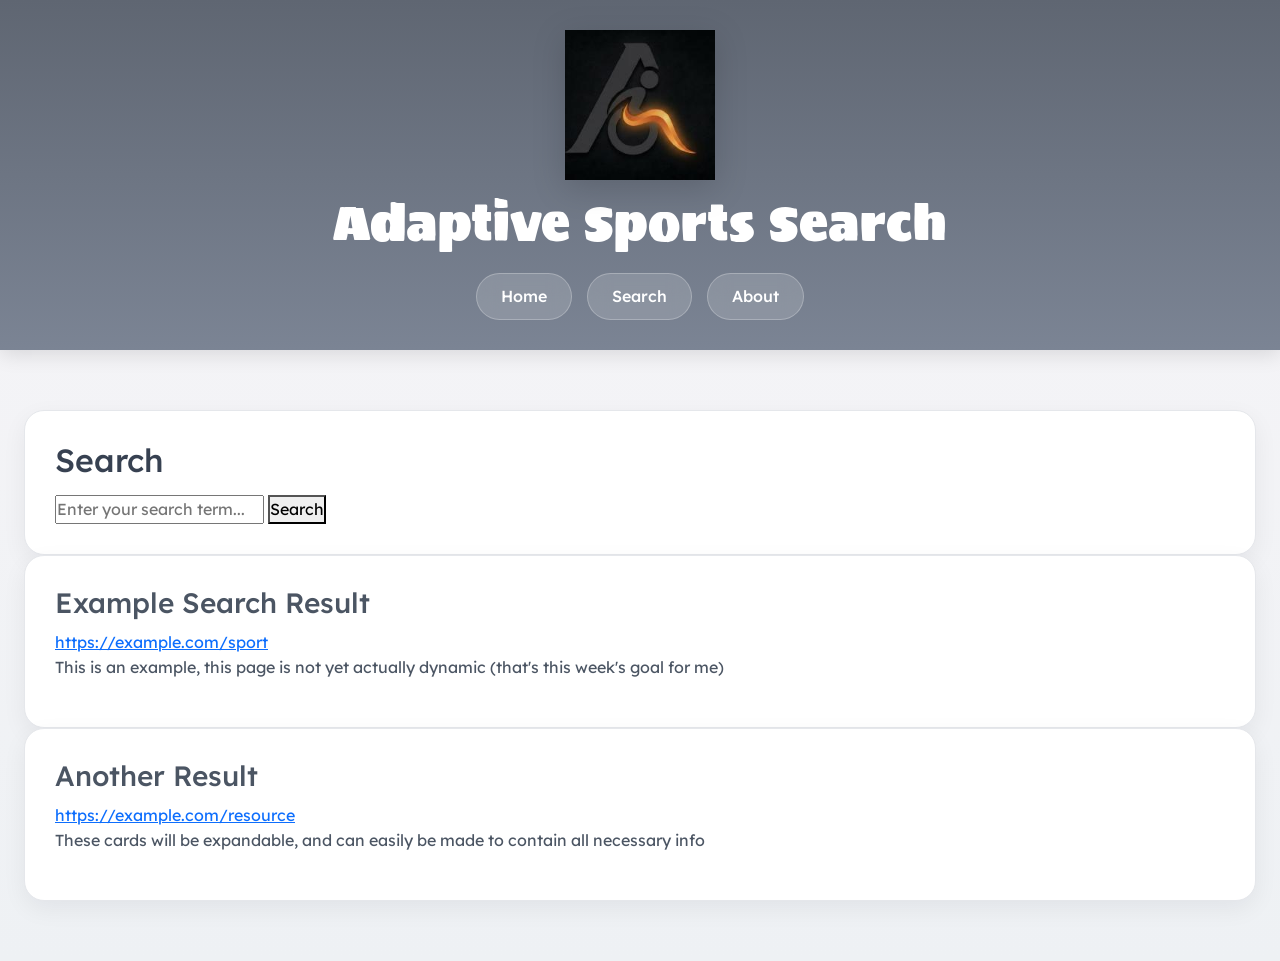
==== app/search/index.html @ ef4e8e73 "search page addition" ====
<html lang="en">
      <head>   
        <meta charset="UTF-8">
        <meta name="viewport" content="width=device-width, initial-scale=1.0">
        <!-- Bootstrap CSS -->
        <link href="https://cdn.jsdelivr.net/npm/bootstrap@5.3.2/dist/css/bootstrap.min.css" rel="stylesheet">
        
        <!-- Google Fonts -->
        <link rel="preconnect" href="https://fonts.googleapis.com">
        <link rel="preconnect" href="https://fonts.gstatic.com" crossorigin>
        <link href="https://fonts.googleapis.com/css2?family=Lexend+Deca:wght@100..900&family=Sigmar&display=swap" rel="stylesheet">
        <link rel="icon" type="image/x-icon" href="../img/asnm.jpg">
        <link rel="stylesheet" href="../style.css">
        <title>Adaptive Sports Near Me</title>
      </head>
      <body>

<header>
    <div class="logo">
        <img src="../img/asnm.jpg" alt="Logo">
    </div>

    <h1>Adaptive Sports Search</h1>

    <nav>
        <a href="../index.html" class="nav-btn">Home</a>
        <a href="" class="nav-btn">Search</a>
        <a href="../about/index.html" class="nav-btn">About</a>
    </nav>
</header>

<main class="container">

    

    <div class="search-wrapper">

        <div class="card search-card">

            <h2>Search</h2>

            <form class="search-form">
                <input
                    type="text"
                    class="search-input"
                    placeholder="Enter your search term..."
                >

                <button
                    type="submit"
                    class="search-btn">
                    Search
                </button>
            </form>

        </div>

        <div class="results">

            <div class="card result-item">
                <h3>Example Search Result</h3>

                <a href="#" class="result-link">
                    https://example.com/sport
                </a>

                <p>
                    This is an example, this page is not yet actually dynamic (that's this week's goal for me)
                </p>
            </div>

            <div class="card result-item">
                <h3>Another Result</h3>

                <a href="#" class="result-link">
                    https://example.com/resource
                </a>

                <p>
                   These cards will be expandable, and can easily be made to contain all necessary info
                </p>
            </div>

        </div>

    </div>

</main>

</body>
</html>
---- app/style.css ----
/* ==========================================
   GLOBAL STYLES
========================================== */
* {
    margin: 0;
    padding: 0;
    box-sizing: border-box;
}

html {
    scroll-behavior: smooth;
}

body {
    font-family: "Lexend Deca", sans-serif;
    background: linear-gradient(
        180deg,
        #F7F5F8 0%,
        #EEF1F4 100%
    );
    color: #1F2937;
    min-height: 100vh;
    line-height: 1.6;
}

/* ==========================================
   HEADER & LOGO
========================================== */
header {
    background: linear-gradient(
        180deg,
        #5F6672 0%,
        #7B8494 100%
    );
    color: white;
    text-align: center;
    padding: 30px 20px;
    box-shadow: 0 4px 20px rgba(0, 0, 0, 0.12);
}

.logo {
    display: flex;
    justify-content: center;
    margin-bottom: 15px;
}

.logo img {
    width: 150px;
    height: 150px;
    object-fit: contain;
    filter: drop-shadow(
        0 8px 16px rgba(0, 0, 0, 0.15)
    );
}

header h1 {
    font-family: "Sigmar", sans-serif;
    font-size: clamp(2rem, 5vw, 3rem);
    font-weight: normal;
    color: white;
    margin-bottom: 20px;
    letter-spacing: 1px;
}

/* ==========================================
   NAVIGATION
========================================== */
nav {
    display: flex;
    justify-content: center;
    gap: 15px;
    flex-wrap: wrap;
}

.nav-btn {
    font-family: "Lexend Deca", sans-serif;
    background: rgba(255, 255, 255, 0.15);
    backdrop-filter: blur(10px);
    -webkit-backdrop-filter: blur(10px);

    border: 1px solid rgba(255, 255, 255, 0.25);
    border-radius: 999px;

    padding: 10px 24px;

    color: white;
    text-decoration: none;
    font-size: 1rem;
    font-weight: 500;

    cursor: pointer;

    transition: all 0.3s ease;
}

.nav-btn:hover {
    background: white;
    color: #4B5563;
    transform: translateY(-3px);

    box-shadow:
        0 8px 20px rgba(0, 0, 0, 0.12);
}

/* ==========================================
   MAIN CONTENT
========================================== */
.container {
    max-width: 1400px;
    margin: 0 auto;
    padding: 60px 24px;
}

/* ==========================================
   HERO SECTION
========================================== */
.hero-section {
    text-align: center;
    padding: 60px 20px;
    animation: fadeUp 0.8s ease;
}

.hero-title {
    color: #374151;
    font-size: clamp(2.25rem, 6vw, 4rem);
    font-weight: 700;
    line-height: 1.1;
    margin-bottom: 20px;
}

.hero-subtitle {
    max-width: 700px;
    margin: 0 auto 40px;

    color: #4B5563;
    font-size: 1.15rem;
    font-weight: 400;
}

/* ==========================================
   HERO BUTTON
========================================== */
.hero-btn {
    display: inline-block;

    padding: 18px 50px;
    border: none;
    border-radius: 999px;

    background: linear-gradient(
        135deg,
        #6B7280 0%,
        #8B7288 100%
    );

    color: white !important;
    text-decoration: none;

    font-weight: 600;
    letter-spacing: 0.5px;

    box-shadow:
        0 8px 24px rgba(107, 114, 128, 0.25);

    transition: all 0.3s ease;
}

.hero-btn:hover {
    background: linear-gradient(
        135deg,
        #4B5563 0%,
        #6B7280 100%
    );

    transform: translateY(-4px);

    box-shadow:
        0 14px 35px rgba(75, 85, 99, 0.3);
}

/* ==========================================
   HERO ICON
========================================== */
.hero-icon {
    animation: float 3s ease-in-out infinite;
}

/* ==========================================
   CARD COMPONENT
========================================== */
.card {
    background: white;

    border: 1px solid #E5E7EB;
    border-radius: 20px;

    padding: 30px;

    box-shadow:
        0 8px 24px rgba(15, 23, 42, 0.06);

    transition:
        transform 0.3s ease,
        box-shadow 0.3s ease;
}

.card:hover {
    transform: translateY(-4px);

    box-shadow:
        0 14px 32px rgba(15, 23, 42, 0.08);
}

/* ==========================================
   SECTION HEADINGS
========================================== */
h2 {
    color: #374151;
    margin-bottom: 15px;
}

h3 {
    color: #4B5563;
    margin-bottom: 10px;
}

p {
    color: #4B5563;
}

/* ==========================================
   ANIMATIONS
========================================== */
@keyframes float {
    0% {
        transform: translateY(0px);
    }

    50% {
        transform: translateY(-12px);
    }

    100% {
        transform: translateY(0px);
    }
}

@keyframes fadeUp {
    from {
        opacity: 0;
        transform: translateY(24px);
    }

    to {
        opacity: 1;
        transform: translateY(0);
    }
}

/* ==========================================
   RESPONSIVE DESIGN
========================================== */
@media (max-width: 768px) {
    header {
        padding: 25px 15px;
    }

    .logo img {
        width: 120px;
        height: 120px;
    }

    .container {
        padding: 40px 20px;
    }

    .hero-section {
        padding: 40px 15px;
    }

    .hero-btn {
        padding: 16px 36px;
    }

    nav {
        gap: 10px;
    }

    .nav-btn {
        padding: 8px 18px;
        font-size: 0.95rem;
    }

    .card {
        padding: 24px;
    }
}
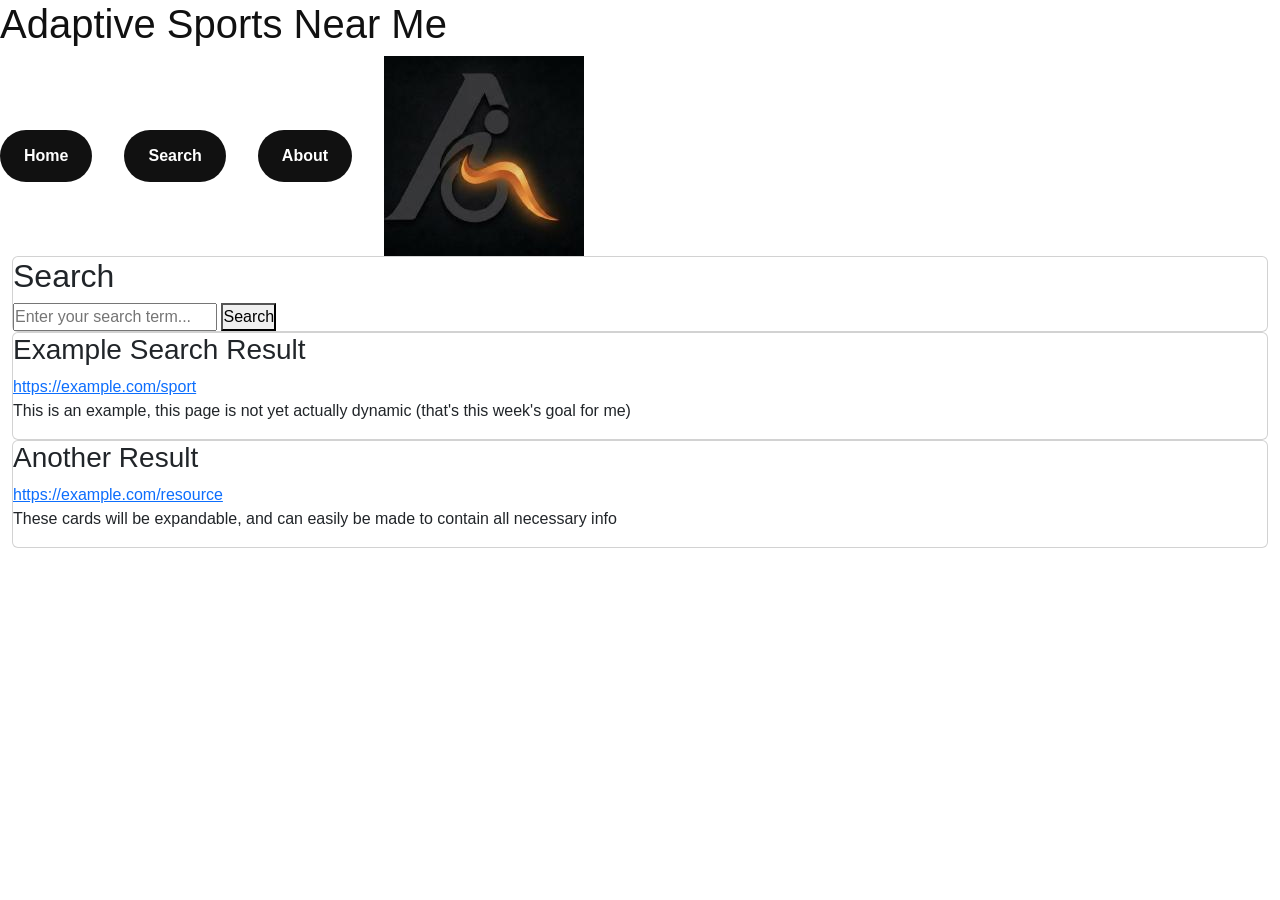
==== commit 06ae1946: "Home Page redo / cleanup" ====
--- a/app/search/index.html
+++ b/app/search/index.html
@@ -16,16 +16,17 @@
       <body>
 
 <header>
-    <div class="logo">
-        <img src="../img/asnm.jpg" alt="Logo">
-    </div>
+    
 
-    <h1>Adaptive Sports Search</h1>
+    <h1>Adaptive Sports Near Me</h1>
 
     <nav>
         <a href="../index.html" class="nav-btn">Home</a>
         <a href="" class="nav-btn">Search</a>
         <a href="../about/index.html" class="nav-btn">About</a>
+        <div class="logo">
+        <img src="../img/asnm.jpg" alt="Logo">
+        </div>
     </nav>
 </header>
 
--- a/app/style.css
+++ b/app/style.css
@@ -1,297 +1,771 @@
-/* ==========================================
-   GLOBAL STYLES
-========================================== */
 * {
     margin: 0;
     padding: 0;
     box-sizing: border-box;
 }
 
-html {
-    scroll-behavior: smooth;
-}
-
 body {
-    font-family: "Lexend Deca", sans-serif;
-    background: linear-gradient(
-        180deg,
-        #F7F5F8 0%,
-        #EEF1F4 100%
-    );
-    color: #1F2937;
-    min-height: 100vh;
-    line-height: 1.6;
-}
-
-/* ==========================================
-   HEADER & LOGO
-========================================== */
-header {
-    background: linear-gradient(
-        180deg,
-        #5F6672 0%,
-        #7B8494 100%
-    );
-    color: white;
-    text-align: center;
-    padding: 30px 20px;
-    box-shadow: 0 4px 20px rgba(0, 0, 0, 0.12);
-}
-
-.logo {
-    display: flex;
-    justify-content: center;
-    margin-bottom: 15px;
-}
-
-.logo img {
-    width: 150px;
-    height: 150px;
-    object-fit: contain;
-    filter: drop-shadow(
-        0 8px 16px rgba(0, 0, 0, 0.15)
-    );
-}
-
-header h1 {
-    font-family: "Sigmar", sans-serif;
-    font-size: clamp(2rem, 5vw, 3rem);
-    font-weight: normal;
-    color: white;
-    margin-bottom: 20px;
-    letter-spacing: 1px;
-}
-
-/* ==========================================
-   NAVIGATION
-========================================== */
-nav {
-    display: flex;
-    justify-content: center;
-    gap: 15px;
-    flex-wrap: wrap;
-}
-
-.nav-btn {
-    font-family: "Lexend Deca", sans-serif;
-    background: rgba(255, 255, 255, 0.15);
-    backdrop-filter: blur(10px);
-    -webkit-backdrop-filter: blur(10px);
-
-    border: 1px solid rgba(255, 255, 255, 0.25);
-    border-radius: 999px;
-
-    padding: 10px 24px;
-
-    color: white;
-    text-decoration: none;
-    font-size: 1rem;
-    font-weight: 500;
-
-    cursor: pointer;
-
-    transition: all 0.3s ease;
-}
-
-.nav-btn:hover {
-    background: white;
-    color: #4B5563;
-    transform: translateY(-3px);
-
-    box-shadow:
-        0 8px 20px rgba(0, 0, 0, 0.12);
-}
-
-/* ==========================================
-   MAIN CONTENT
-========================================== */
+    font-family: "Inter", sans-serif;
+    background: #fff;
+    color: #111;
+}
+
 .container {
     max-width: 1400px;
-    margin: 0 auto;
-    padding: 60px 24px;
-}
-
-/* ==========================================
-   HERO SECTION
-========================================== */
-.hero-section {
+    margin: auto;
+}
+
+/* NAVBAR */
+
+.navbar {
+    display: flex;
+    justify-content: space-between;
+    align-items: center;
+    padding: 24px 80px;
+    border-bottom: 1px solid #eee;
+}
+
+.logo {
+    font-size: 28px;
+    font-weight: 700;
+}
+
+nav {
+    display: flex;
+    align-items: center;
+    gap: 32px;
+}
+
+nav a {
+    text-decoration: none;
+    color: #222;
+    font-weight: 500;
+}
+
+.nav-btn {
+    background: #111;
+    color: white;
+    border: none;
+    padding: 14px 24px;
+    border-radius: 999px;
+    font-weight: 600;
+    cursor: pointer;
+}
+
+/* HERO */
+
+.hero {
+    max-width: 1400px;
+    margin: 60px auto;
+    padding: 0 80px;
+    display: flex;
+    align-items: center;
+    gap: 80px;
+}
+
+.hero-content {
+    flex: 1;
+}
+
+.badge {
+    display: inline-flex;
+    align-items: center;
+    gap: 10px;
+    padding: 10px 18px;
+    border: 1px solid #e5e7eb;
+    border-radius: 999px;
+    font-size: 15px;
+    color: #555;
+    margin-bottom: 30px;
+}
+
+.dot {
+    width: 10px;
+    height: 10px;
+    background: #34c759;
+    border-radius: 50%;
+}
+
+.hero h1 {
+    font-size: 78px;
+    line-height: 0.95;
+    font-weight: 800;
+    margin-bottom: 28px;
+    letter-spacing: -3px;
+}
+
+.hero p {
+    font-size: 28px;
+    line-height: 1.5;
+    color: #666;
+    max-width: 700px;
+    margin-bottom: 40px;
+}
+
+/* SEARCH */
+
+.search-area {
+    display: flex;
+    gap: 16px;
+    margin-bottom: 20px;
+}
+
+.search-area input {
+    flex: 1;
+    padding: 20px 24px;
+    border: 1px solid #ddd;
+    border-radius: 18px;
+    font-size: 18px;
+}
+
+.search-area button {
+    background: #111;
+    color: white;
+    border: none;
+    padding: 20px 36px;
+    border-radius: 18px;
+    font-size: 18px;
+    font-weight: 600;
+    cursor: pointer;
+}
+
+.location-link {
+    color: #666;
+    margin-bottom: 60px;
+    font-size: 16px;
+}
+
+/* STATS */
+
+.stats {
+    display: flex;
+    gap: 60px;
+    padding-bottom: 40px;
+    border-bottom: 1px solid #eee;
+}
+
+.stat {
+    padding-right: 40px;
+}
+
+.stat h2 {
+    font-size: 56px;
+    margin-bottom: 10px;
+}
+
+.stat span {
+    color: #666;
+    font-size: 18px;
+}
+
+/* TRUSTED */
+
+.trusted {
+    margin-top: 40px;
+}
+
+.trusted p {
+    font-size: 14px;
+    color: #666;
+    letter-spacing: 1px;
+    margin-bottom: 20px;
+}
+
+.logos {
+    display: flex;
+    flex-wrap: wrap;
+    gap: 40px;
+    color: #8b8b8b;
+    font-weight: 600;
+}
+
+/* IMAGE */
+
+.hero-image {
+    flex: 1;
+    position: relative;
+}
+
+.hero-image img {
+    width: 100%;
+    border-radius: 32px;
+    display: block;
+    object-fit: cover;
+    min-height: 700px;
+}
+
+/* FLOATING CARD */
+
+.floating-card {
+    position: absolute;
+    top: -20px;
+    right: -20px;
+    background: white;
+    padding: 24px;
+    border-radius: 24px;
+    box-shadow: 0 12px 40px rgba(0,0,0,0.08);
+    z-index: 2;
+}
+
+.floating-card h3 {
+    font-size: 48px;
+}
+
+.floating-card span {
+    color: #666;
+}
+
+/* PROGRAM CARD */
+
+.program-card {
+    position: absolute;
+    left: -20px;
+    bottom: 20px;
+    background: white;
+    width: 340px;
+    padding: 20px;
+    border-radius: 22px;
+    box-shadow: 0 12px 40px rgba(0,0,0,0.08);
+}
+
+.card-top {
+    display: flex;
+    justify-content: space-between;
+    margin-bottom: 16px;
+}
+
+.tag {
+    background: #f3f4f6;
+    padding: 8px 14px;
+    border-radius: 999px;
+    font-size: 14px;
+}
+
+.program-card h4 {
+    font-size: 24px;
+    margin-bottom: 10px;
+}
+
+.program-card p {
+    font-size: 16px;
+    color: #666;
+}
+
+
+.featured-programs {
+    max-width: 1400px;
+    margin: 120px auto;
+    padding: 0 80px;
+}
+
+.section-header {
+    display: flex;
+    justify-content: space-between;
+    align-items: flex-end;
+    margin-bottom: 40px;
+}
+
+.section-header h2 {
+    font-size: 52px;
+    margin-bottom: 10px;
+}
+
+.section-header p {
+    color: #667085;
+    font-size: 22px;
+}
+
+.view-all {
+    color: #475467;
+    text-decoration: none;
+    font-size: 18px;
+    font-weight: 500;
+}
+
+.program-grid {
+    display: grid;
+    grid-template-columns: repeat(4, 1fr);
+    gap: 24px;
+}
+
+.program-item {
+    border: 1px solid #e5e7eb;
+    border-radius: 28px;
+    overflow: hidden;
+    background: white;
+}
+
+.program-item h3 {
+    font-size: 32px;
+    padding: 0 26px;
+    margin-bottom: 12px;
+}
+
+.location {
+    padding: 0 26px;
+    color: #667085;
+    margin-bottom: 20px;
+}
+
+.program-item p {
+    padding: 0 26px 30px;
+    color: #667085;
+    font-size: 17px;
+    line-height: 1.6;
+}
+
+.card-header {
+    display: flex;
+    justify-content: space-between;
+    padding: 24px 26px;
+}
+
+.category {
+    background: #f3f4f6;
+    padding: 8px 14px;
+    border-radius: 999px;
+}
+
+.featured {
+    border: 1px solid #f6d36f;
+    color: #b07d00;
+    padding: 6px 12px;
+    border-radius: 999px;
+}
+
+.card-footer {
+    border-top: 1px solid #ececec;
+    padding: 22px 26px;
+    display: flex;
+    justify-content: space-between;
+    align-items: center;
+}
+
+.equipment {
+    color: #16a34a;
+}
+.sports-section {
+    max-width: 1400px;
+    margin: 140px auto;
+    padding: 0 80px;
+}
+
+.sports-header {
     text-align: center;
-    padding: 60px 20px;
-    animation: fadeUp 0.8s ease;
-}
-
-.hero-title {
-    color: #374151;
-    font-size: clamp(2.25rem, 6vw, 4rem);
+    margin-bottom: 60px;
+}
+
+.sports-header h2 {
+    font-size: 56px;
+    margin-bottom: 12px;
+}
+
+.sports-header p {
+    font-size: 24px;
+    color: #667085;
+}
+
+.sports-grid {
+    display: grid;
+    grid-template-columns: repeat(6, 1fr);
+    gap: 24px;
+}
+
+.sport-card {
+    background: #f7f7f9;
+    border: 1px solid #e5e7eb;
+    border-radius: 28px;
+    padding: 36px 20px;
+    text-align: center;
+    transition: all .25s ease;
+}
+
+.sport-card:hover {
+    transform: translateY(-5px);
+    background: white;
+    box-shadow: 0 10px 30px rgba(0,0,0,.08);
+}
+
+.sport-icon {
+    width: 64px;
+    height: 64px;
+    margin: 0 auto 22px;
+    border-radius: 50%;
+    display: flex;
+    align-items: center;
+    justify-content: center;
+    font-size: 30px;
+}
+
+.sport-card h4 {
+    font-size: 24px;
+    margin-bottom: 10px;
+}
+
+.sport-card span {
+    color: #667085;
+}
+
+.sport-icon { background:#ffe7cc; }
+
+.how-it-works {
+    padding: 120px 80px;
+    background: #fafafa;
+}
+
+.section-center {
+    text-align: center;
+    margin-bottom: 70px;
+}
+
+.section-center h2 {
+    font-size: 56px;
+    margin-bottom: 14px;
+}
+
+.section-center p {
+    color: #667085;
+    font-size: 22px;
+}
+
+.steps-grid {
+    display: grid;
+    grid-template-columns: repeat(3, 1fr);
+    gap: 40px;
+}
+
+.step-card {
+    text-align: center;
+}
+
+.step-icon {
+    width: 72px;
+    height: 72px;
+    margin: 0 auto 24px;
+    border-radius: 50%;
+    background: #111;
+    color: white;
+    display: flex;
+    align-items: center;
+    justify-content: center;
+    font-size: 28px;
+}
+
+.step-card h3 {
+    font-size: 32px;
+    margin-bottom: 16px;
+}
+
+.step-card p {
+    color: #667085;
+    line-height: 1.7;
+    font-size: 18px;
+}
+.testimonials {
+    padding: 120px 80px;
+}
+
+.testimonial-grid {
+    display: grid;
+    grid-template-columns: repeat(3, 1fr);
+    gap: 24px;
+}
+
+.testimonial-card {
+    border: 1px solid #e5e7eb;
+    border-radius: 28px;
+    padding: 30px;
+    background: white;
+}
+
+.quote {
+    font-size: 48px;
+    color: #d0d5dd;
+    margin-bottom: 20px;
+}
+
+.testimonial-card p {
+    font-size: 22px;
+    line-height: 1.8;
+    color: #111;
+    margin-bottom: 35px;
+}
+
+.testimonial-user {
+    border-top: 1px solid #ececec;
+    padding-top: 20px;
+    display: flex;
+    align-items: center;
+    gap: 14px;
+}
+
+.avatar {
+    width: 48px;
+    height: 48px;
+    border-radius: 50%;
+    background: #111;
+    color: white;
+    display: flex;
+    align-items: center;
+    justify-content: center;
     font-weight: 700;
-    line-height: 1.1;
+}
+
+.testimonial-user span {
+    color: #667085;
+    font-size: 14px;
+}
+.mission {
+    background: #0d1117;
+    color: white;
+    padding: 140px 40px;
+    position: relative;
+    overflow: hidden;
+}
+
+.mission::before {
+    content: "";
+    position: absolute;
+    inset: 0;
+    background-image:
+        radial-gradient(rgba(255,255,255,.08) 1px, transparent 1px);
+    background-size: 28px 28px;
+}
+
+.mission-content {
+    max-width: 900px;
+    margin: auto;
+    text-align: center;
+    position: relative;
+    z-index: 2;
+}
+
+.mission-tag {
+    color: #b0b7c3;
+    letter-spacing: 1px;
+    font-weight: 600;
+}
+
+.mission h2 {
+    font-size: 68px;
+    line-height: 1.05;
+    margin: 24px 0;
+}
+
+.mission p {
+    max-width: 800px;
+    margin: auto;
+    color: #c5cad3;
+    font-size: 28px;
+    line-height: 1.6;
+}
+
+.mission-stats {
+    display: flex;
+    justify-content: center;
+    gap: 80px;
+    margin: 60px 0;
+}
+
+.mission-stats strong {
+    display: block;
+    font-size: 52px;
+}
+
+.mission-stats span {
+    color: #c5cad3;
+}
+
+.mission-buttons {
+    display: flex;
+    justify-content: center;
+    gap: 16px;
+}
+
+.primary-btn {
+    background: white;
+    color: #111;
+    border: none;
+    padding: 18px 32px;
+    border-radius: 18px;
+    font-size: 18px;
+    font-weight: 600;
+}
+
+.secondary-btn {
+    background: rgba(255,255,255,.08);
+    color: white;
+    border: 1px solid rgba(255,255,255,.12);
+    padding: 18px 32px;
+    border-radius: 18px;
+    font-size: 18px;
+}
+
+.newsletter {
+    padding: 50px 80px;
+}
+
+.newsletter-inner {
+    display: flex;
+    justify-content: space-between;
+    align-items: center;
+}
+
+.newsletter h3 {
+    font-size: 40px;
+    margin-bottom: 10px;
+}
+
+.newsletter p {
+    color: #667085;
+}
+
+.newsletter-form {
+    display: flex;
+    gap: 12px;
+}
+
+.newsletter-form input {
+    width: 280px;
+    padding: 18px 20px;
+    border-radius: 18px;
+    border: 1px solid #d0d5dd;
+    font-size: 16px;
+}
+
+.newsletter-form button {
+    background: #111;
+    color: white;
+    border: none;
+    padding: 18px 26px;
+    border-radius: 18px;
+    font-weight: 600;
+    cursor: pointer;
+}
+
+
+
+/* RESPONSIVE */
+
+@media (max-width: 1100px) {
+
+    .hero {
+        flex-direction: column;
+        padding: 40px;
+    }
+
+    .hero h1 {
+        font-size: 54px;
+    }
+
+    .hero p {
+        font-size: 22px;
+    }
+
+    .search-area {
+        flex-direction: column;
+    }
+
+    .stats {
+        flex-direction: column;
+        gap: 30px;
+    }
+
+    .program-card,
+    .floating-card {
+        position: static;
+        margin-top: 20px;
+        width: 100%;
+    }
+.featured-programs {
+    max-width: 1400px;
+    margin: 120px auto;
+    padding: 0 80px;
+}
+
+.section-header {
+    display: flex;
+    justify-content: space-between;
+    align-items: flex-end;
+    margin-bottom: 40px;
+}
+
+.section-header h2 {
+    font-size: 52px;
+    margin-bottom: 10px;
+}
+
+.section-header p {
+    color: #667085;
+    font-size: 22px;
+}
+
+.view-all {
+    color: #475467;
+    text-decoration: none;
+    font-size: 18px;
+    font-weight: 500;
+}
+
+.program-grid {
+    display: grid;
+    grid-template-columns: repeat(4, 1fr);
+    gap: 24px;
+}
+
+.program-item {
+    border: 1px solid #e5e7eb;
+    border-radius: 28px;
+    overflow: hidden;
+    background: white;
+}
+
+.program-item h3 {
+    font-size: 32px;
+    padding: 0 26px;
+    margin-bottom: 12px;
+}
+
+.location {
+    padding: 0 26px;
+    color: #667085;
     margin-bottom: 20px;
 }
 
-.hero-subtitle {
-    max-width: 700px;
-    margin: 0 auto 40px;
-
-    color: #4B5563;
-    font-size: 1.15rem;
-    font-weight: 400;
-}
-
-/* ==========================================
-   HERO BUTTON
-========================================== */
-.hero-btn {
-    display: inline-block;
-
-    padding: 18px 50px;
-    border: none;
+.program-item p {
+    padding: 0 26px 30px;
+    color: #667085;
+    font-size: 17px;
+    line-height: 1.6;
+}
+
+.card-header {
+    display: flex;
+    justify-content: space-between;
+    padding: 24px 26px;
+}
+
+.category {
+    background: #f3f4f6;
+    padding: 8px 14px;
     border-radius: 999px;
-
-    background: linear-gradient(
-        135deg,
-        #6B7280 0%,
-        #8B7288 100%
-    );
-
-    color: white !important;
-    text-decoration: none;
-
-    font-weight: 600;
-    letter-spacing: 0.5px;
-
-    box-shadow:
-        0 8px 24px rgba(107, 114, 128, 0.25);
-
-    transition: all 0.3s ease;
-}
-
-.hero-btn:hover {
-    background: linear-gradient(
-        135deg,
-        #4B5563 0%,
-        #6B7280 100%
-    );
-
-    transform: translateY(-4px);
-
-    box-shadow:
-        0 14px 35px rgba(75, 85, 99, 0.3);
-}
-
-/* ==========================================
-   HERO ICON
-========================================== */
-.hero-icon {
-    animation: float 3s ease-in-out infinite;
-}
-
-/* ==========================================
-   CARD COMPONENT
-========================================== */
-.card {
-    background: white;
-
-    border: 1px solid #E5E7EB;
-    border-radius: 20px;
-
-    padding: 30px;
-
-    box-shadow:
-        0 8px 24px rgba(15, 23, 42, 0.06);
-
-    transition:
-        transform 0.3s ease,
-        box-shadow 0.3s ease;
-}
-
-.card:hover {
-    transform: translateY(-4px);
-
-    box-shadow:
-        0 14px 32px rgba(15, 23, 42, 0.08);
-}
-
-/* ==========================================
-   SECTION HEADINGS
-========================================== */
-h2 {
-    color: #374151;
-    margin-bottom: 15px;
-}
-
-h3 {
-    color: #4B5563;
-    margin-bottom: 10px;
-}
-
-p {
-    color: #4B5563;
-}
-
-/* ==========================================
-   ANIMATIONS
-========================================== */
-@keyframes float {
-    0% {
-        transform: translateY(0px);
-    }
-
-    50% {
-        transform: translateY(-12px);
-    }
-
-    100% {
-        transform: translateY(0px);
-    }
-}
-
-@keyframes fadeUp {
-    from {
-        opacity: 0;
-        transform: translateY(24px);
-    }
-
-    to {
-        opacity: 1;
-        transform: translateY(0);
-    }
-}
-
-/* ==========================================
-   RESPONSIVE DESIGN
-========================================== */
-@media (max-width: 768px) {
-    header {
-        padding: 25px 15px;
-    }
-
-    .logo img {
-        width: 120px;
-        height: 120px;
-    }
-
-    .container {
-        padding: 40px 20px;
-    }
-
-    .hero-section {
-        padding: 40px 15px;
-    }
-
-    .hero-btn {
-        padding: 16px 36px;
-    }
-
-    nav {
-        gap: 10px;
-    }
-
-    .nav-btn {
-        padding: 8px 18px;
-        font-size: 0.95rem;
-    }
-
-    .card {
-        padding: 24px;
-    }
+}
+
+.featured {
+    border: 1px solid #f6d36f;
+    color: #b07d00;
+    padding: 6px 12px;
+    border-radius: 999px;
+}
+
+.card-footer {
+    border-top: 1px solid #ececec;
+    padding: 22px 26px;
+    display: flex;
+    justify-content: space-between;
+    align-items: center;
+}
+
+.equipment {
+    color: #16a34a;
 }
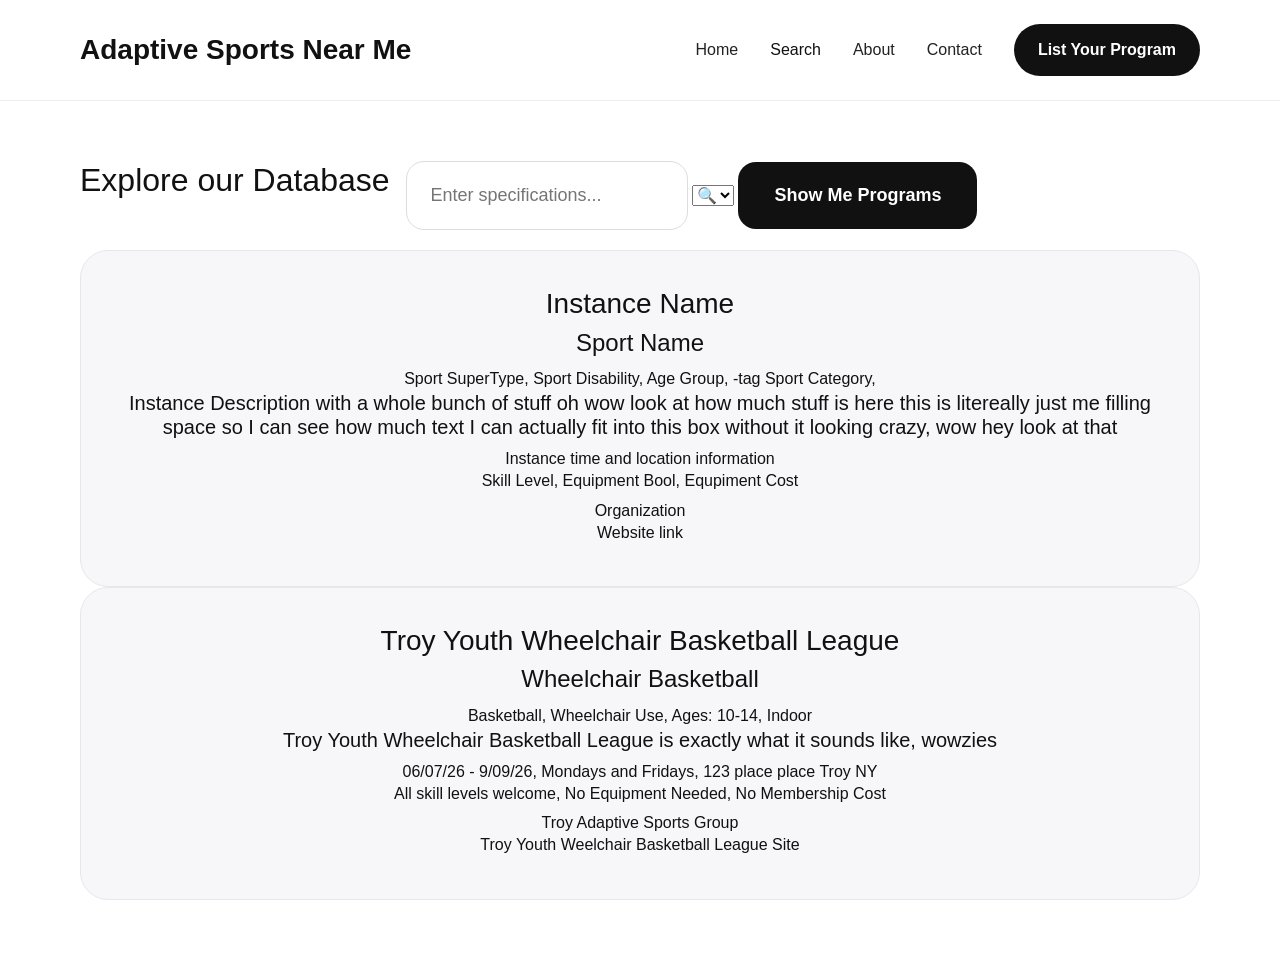
==== commit 62b8b769: "Quick Search Frontend" ====
--- a/app/search/index.html
+++ b/app/search/index.html
@@ -11,46 +11,49 @@
         <link href="https://fonts.googleapis.com/css2?family=Lexend+Deca:wght@100..900&family=Sigmar&display=swap" rel="stylesheet">
         <link rel="icon" type="image/x-icon" href="../img/asnm.jpg">
         <link rel="stylesheet" href="../style.css">
-        <title>Adaptive Sports Near Me</title>
+        <title>Search</title>
       </head>
       <body>
 
-<header>
-    
+<header class="navbar">
+        <div class="logo" >Adaptive Sports Near Me
 
-    <h1>Adaptive Sports Near Me</h1>
+        </div>
 
-    <nav>
-        <a href="../index.html" class="nav-btn">Home</a>
-        <a href="" class="nav-btn">Search</a>
-        <a href="../about/index.html" class="nav-btn">About</a>
-        <div class="logo">
-        <img src="../img/asnm.jpg" alt="Logo">
-        </div>
-    </nav>
+        <nav>
+            <a href="../index.html">Home</a>
+            <a hred="./index.html">Search</a>
+            <a href="../about/index.html">About</a>
+            <a href="#">Contact</a>
+            <button class="nav-btn">List Your Program</button>
+
+        </nav>
 </header>
 
-<main class="container">
+<main class="hero">
 
     
 
-    <div class="search-wrapper">
+    <div class="hero-content">
 
-        <div class="card search-card">
+        <div class="search-area">
 
-            <h2>Search</h2>
+            <h2>Explore our Database</h2>
 
             <form class="search-form">
                 <input
                     type="text"
                     class="search-input"
-                    placeholder="Enter your search term..."
+                    placeholder="Enter specifications..."
                 >
+                <select name="" id="">
+                    <option value="1">🔍 </option>
+                </select>
 
                 <button
                     type="submit"
                     class="search-btn">
-                    Search
+                    Show Me Programs
                 </button>
             </form>
 
@@ -58,28 +61,32 @@
 
         <div class="results">
 
-            <div class="card result-item">
-                <h3>Example Search Result</h3>
+            <div class="sport-card">
+                
+                <h3>Instance Name</h3>
+                <h4>Sport Name</h4>
 
-                <a href="#" class="result-link">
-                    https://example.com/sport
-                </a>
+                <a>Sport SuperType, Sport Disability, Age Group, -tag Sport Category,</a>
 
-                <p>
-                    This is an example, this page is not yet actually dynamic (that's this week's goal for me)
-                </p>
+                <h5>Instance Description with a whole bunch of stuff oh wow look at how much stuff is here this is litereally just me filling space so I can see how much text I can actually fit into this box without it looking crazy, wow hey look at that</h5>
+                <a>Instance time and location information</a>
+                <h6>Skill Level, Equipment Bool, Equpiment Cost</h6>
+                <a>Organization</a>
+                <h6 href="#">Website link</h6>
+
             </div>
 
-            <div class="card result-item">
-                <h3>Another Result</h3>
+            <div class="sport-card">
+                <h3>Troy Youth Wheelchair Basketball League</h3>
+                <h4>Wheelchair Basketball</h4>
 
-                <a href="#" class="result-link">
-                    https://example.com/resource
-                </a>
+                <a>Basketball, Wheelchair Use, Ages: 10-14, Indoor</a>
 
-                <p>
-                   These cards will be expandable, and can easily be made to contain all necessary info
-                </p>
+                <h5>Troy Youth Wheelchair Basketball League is exactly what it sounds like, wowzies</h5>
+                <a>06/07/26 - 9/09/26, Mondays and Fridays, 123 place place Troy NY</a>
+                <h6>All skill levels welcome, No Equipment Needed, No Membership Cost</h6>
+                <a>Troy Adaptive Sports Group</a>
+                <h6 href="#">Troy Youth Weelchair Basketball League Site</h6>
             </div>
 
         </div>
--- a/app/style.css
+++ b/app/style.css
@@ -768,4 +768,9 @@
 
 .equipment {
     color: #16a34a;
+}
+
+.freshness{
+    text-align: padding-right;
+    color: black;
 }
